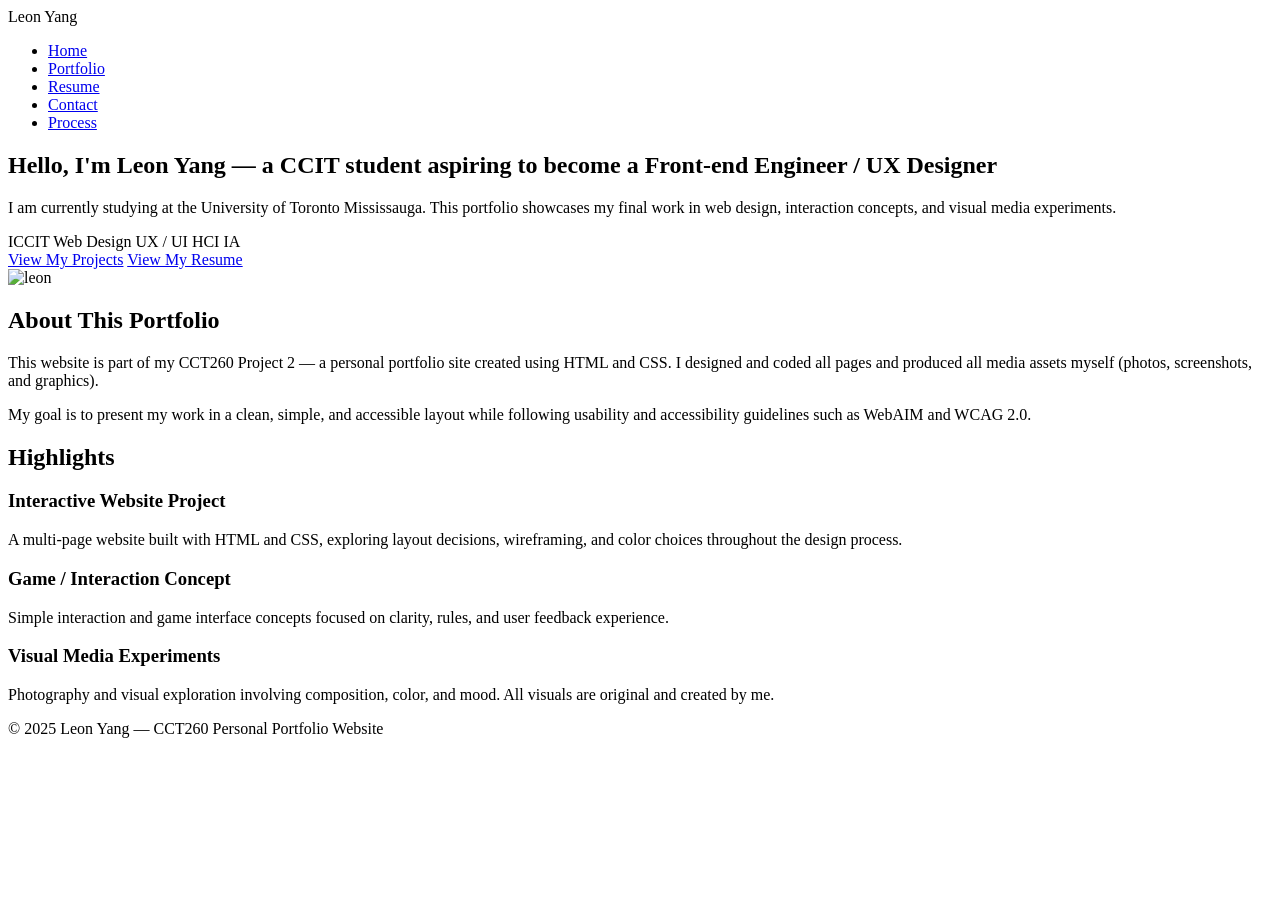
==== index.html @ e61c6d3d "Add files via upload" ====
<head>
    <title>Leon Yang – Personal Portfolio</title>
    <link rel="stylesheet" href="css/style.css">
</head>
<body>
<header>
    <div class="header-inner">
        <div class="logo">Leon Yang</div>
        <nav aria-label="Main Navigation">
            <ul>
                <li><a href="index.html" aria-current="page">Home</a></li>
                <li><a href="portfolio.html">Portfolio</a></li>
                <li><a href="resume.html">Resume</a></li>
                <li><a href="contact.html">Contact</a></li>
                <li><a href="process.html">Process</a></li>
            </ul>
        </nav>
    </div>
</header>


<main id="home">

    <section class="section-hero">
        <div class="hero-text">
            <h1>Hello, I'm Leon Yang — a CCIT student aspiring to become a Front-end Engineer / UX Designer</h1>
            <p>
                I am currently studying at the University of Toronto Mississauga. 
                This portfolio showcases my final work in web design, interaction concepts, 
                and visual media experiments.
            </p>

            <div class="hero-tags">
                <span class="tag">ICCIT</span>
                <span class="tag">Web Design</span>
                <span class="tag">UX / UI</span>
                <span class="tag">HCI</span>
		<span class="tag">IA</span>
            </div>

            <a href="portfolio.html" class="btn-primary">View My Projects</a>
            <a href="resume.html" class="btn-secondary">View My Resume</a>
        </div>

        <div class="hero-photo">
            <!-- leon.jpg -->
            <img src="images/leon.jpg" alt="leon">
        </div>
    </section>

    <section class="section">
        <h2>About This Portfolio</h2>
        <p>
            This website is part of my CCT260  Project 2 — a personal portfolio site created using 
            HTML and CSS. I designed and coded all pages and produced all media assets myself 
            (photos, screenshots, and graphics).
        </p>
        <p>
            My goal is to present my work in a clean, simple, and accessible layout while following 
            usability and accessibility guidelines such as WebAIM and WCAG 2.0.
        </p>
    </section>

    <section class="section">
        <h2>Highlights</h2>

        <div class="card-grid">

            <article class="card">
                <h3>Interactive Website Project</h3>
                <p>
                    A multi-page website built with HTML and CSS, exploring layout decisions, 
                    wireframing, and color choices throughout the design process.
                </p>
            </article>

            <article class="card">
                <h3>Game / Interaction Concept</h3>
                <p>
                    Simple interaction and game interface concepts focused on clarity, rules, 
                    and user feedback experience.
                </p>
            </article>

            <article class="card">
                <h3>Visual Media Experiments</h3>
                <p>
                    Photography and visual exploration involving composition, color, and mood. 
                    All visuals are original and created by me.
                </p>
            </article>

        </div>
    </section>

</main>

<footer>
    © 2025 Leon Yang — CCT260 Personal Portfolio Website
</footer>

</body>
</html>
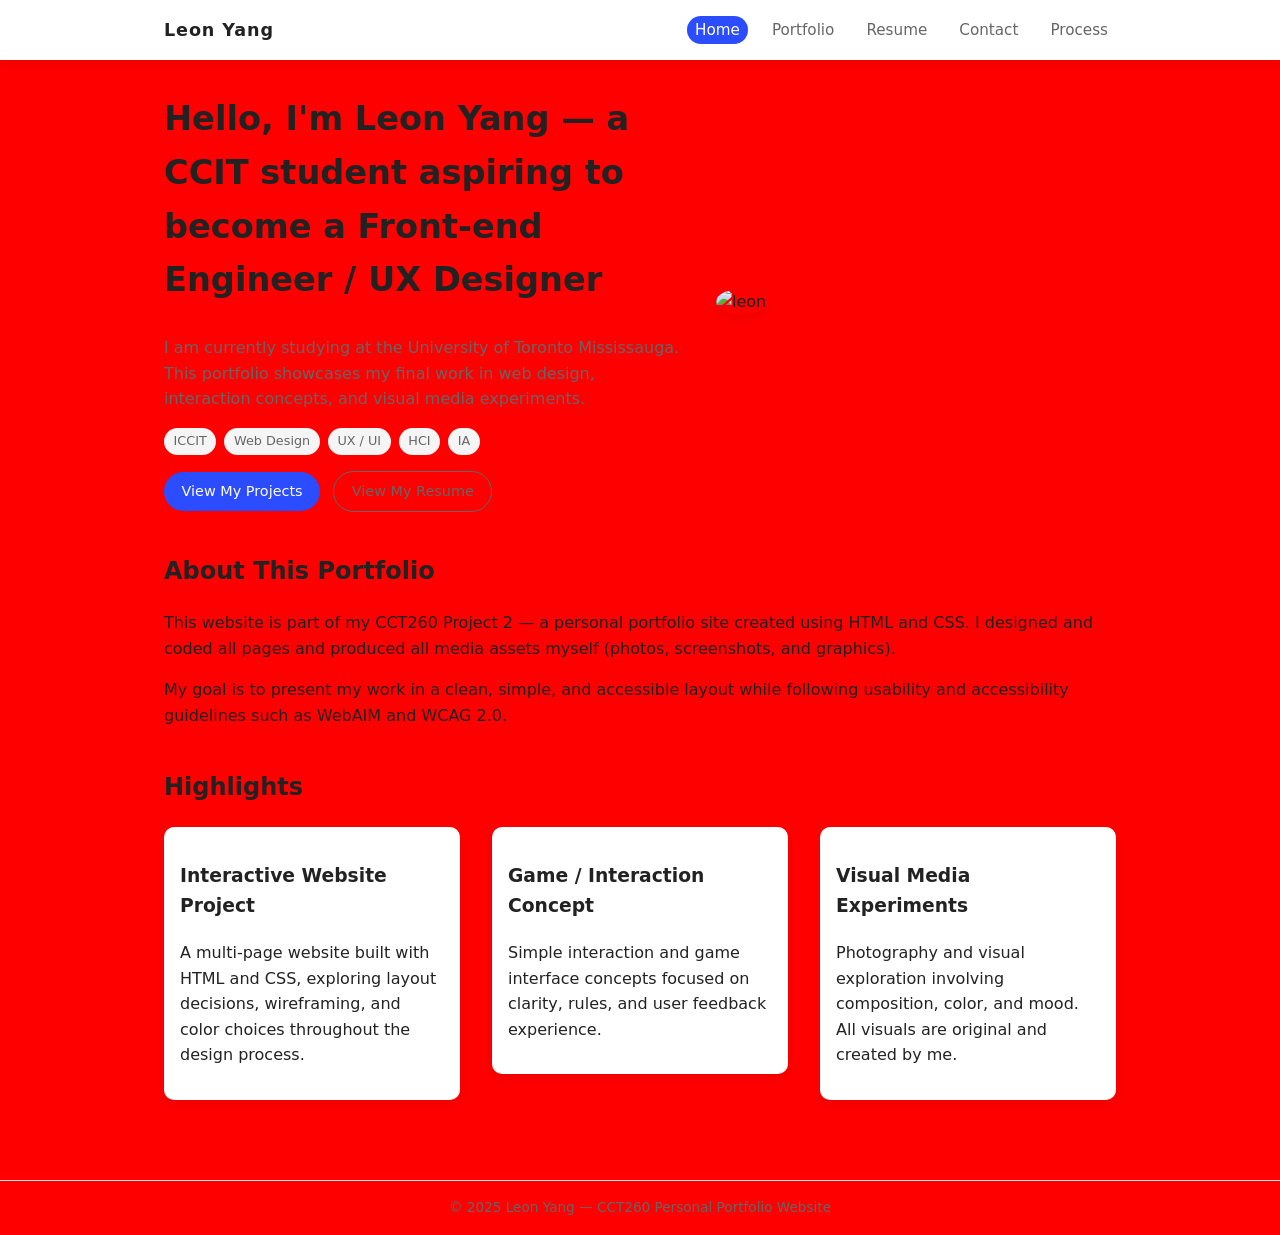
==== commit 52e0ab73: "Update index.html" ====
--- a/index.html
+++ b/index.html
@@ -1,3 +1,6 @@
+<!DOCTYPE html>
+<html lang="en">
+<meta charset="UTF-8">
 <head>
     <title>Leon Yang – Personal Portfolio</title>
     <link rel="stylesheet" href="css/style.css">
--- a/css/style.css
+++ b/css/style.css
@@ -0,0 +1,336 @@
+body {
+  background: red !important;
+}
+
+
+
+:root {
+    --primary-color: #2b4cff;
+    --secondary-color: #f5f5f5;
+    --accent-color: #ffb800;
+    --text-color: #222;
+    --muted-text: #666;
+    --max-width: 1000px;
+    --border-radius: 10px;
+    --shadow-soft: 0 4px 12px rgba(0,0,0,0.08);
+    --font-main: "Segoe UI", system-ui, -apple-system, BlinkMacSystemFont, sans-serif;
+}
+
+* {
+    box-sizing: border-box;
+}
+
+body {
+    margin: 0;
+    font-family: var(--font-main);
+    color: var(--text-color);
+    background-color: #fafafa;
+    line-height: 1.6;
+}
+
+/* ============================
+   Layout
+   ============================ */
+
+header {
+    background: white;
+    box-shadow: var(--shadow-soft);
+    position: sticky;
+    top: 0;
+    z-index: 10;
+}
+
+.header-inner {
+    max-width: var(--max-width);
+    margin: 0 auto;
+    padding: 1rem 1.5rem;
+    display: flex;
+    align-items: center;
+    justify-content: space-between;
+}
+
+.logo {
+    font-weight: 700;
+    letter-spacing: 0.05em;
+    font-size: 1.1rem;
+}
+
+nav ul {
+    list-style: none;
+    margin: 0;
+    padding: 0;
+    display: flex;
+    gap: 1rem;
+}
+
+nav a {
+    text-decoration: none;
+    color: var(--muted-text);
+    padding: 0.3rem 0.5rem;
+    border-radius: 999px;
+    font-size: 0.95rem;
+}
+
+nav a:hover,
+nav a[aria-current="page"] {
+    background-color: var(--primary-color);
+    color: white;
+}
+
+main {
+    max-width: var(--max-width);
+    margin: 2rem auto;
+    padding: 0 1.5rem 3rem;
+}
+
+/* ============================
+   Reusable Components
+   ============================ */
+
+.section-hero {
+    display: grid;
+    grid-template-columns: 1.3fr 1fr;
+    gap: 2rem;
+    align-items: center;
+}
+
+.hero-text h1 {
+    font-size: 2.1rem;
+    margin-top: 0;
+}
+
+.hero-text p {
+    color: var(--muted-text);
+}
+
+.hero-tags {
+    margin-top: 0.5rem;
+    display: flex;
+    gap: 0.5rem;
+    flex-wrap: wrap;
+}
+
+.tag {
+    background: var(--secondary-color);
+    padding: 0.2rem 0.6rem;
+    border-radius: 999px;
+    font-size: 0.8rem;
+    color: var(--muted-text);
+}
+
+.hero-photo img {
+    width: 100%;
+    border-radius: 50%;
+    box-shadow: var(--shadow-soft);
+    object-fit: cover;
+}
+
+.btn-primary,
+.btn-secondary {
+    display: inline-block;
+    text-decoration: none;
+    padding: 0.5rem 1.1rem;
+    border-radius: 999px;
+    font-size: 0.9rem;
+    margin-right: 0.5rem;
+    margin-top: 1rem;
+}
+
+.btn-primary {
+    background-color: var(--primary-color);
+    color: white;
+}
+
+.btn-primary:hover {
+    filter: brightness(1.1);
+}
+
+.btn-secondary {
+    background-color: transparent;
+    border: 1px solid var(--muted-text);
+    color: var(--muted-text);
+}
+
+.section {
+    margin-top: 2.5rem;
+}
+
+.section h2 {
+    margin-top: 0;
+}
+
+/* Cards / grids */
+
+.card-grid {
+    display: grid;
+    grid-template-columns: repeat(auto-fill, minmax(260px, 1fr));
+    gap: 1.5rem;
+}
+
+.card {
+    background: white;
+    padding: 1rem;
+    border-radius: var(--border-radius);
+    box-shadow: var(--shadow-soft);
+}
+
+.card img {
+    width: 100%;
+    border-radius: 8px;
+    margin-bottom: 0.75rem;
+}
+
+/* Resume */
+
+.resume-section {
+    background: white;
+    padding: 1.5rem;
+    border-radius: var(--border-radius);
+    box-shadow: var(--shadow-soft);
+}
+
+.resume-columns {
+    display: grid;
+    grid-template-columns: 1.1fr 1.3fr;
+    gap: 1.5rem;
+}
+
+/* Contact */
+
+.contact-layout {
+    display: grid;
+    grid-template-columns: 1.2fr 1.1fr;
+    gap: 1.5rem;
+}
+
+form {
+    background: white;
+    padding: 1.5rem;
+    border-radius: var(--border-radius);
+    box-shadow: var(--shadow-soft);
+}
+
+.form-group {
+    margin-bottom: 0.9rem;
+}
+
+label {
+    display: block;
+    font-size: 0.9rem;
+    margin-bottom: 0.25rem;
+}
+
+input[type="text"],
+input[type="email"],
+textarea {
+    width: 100%;
+    padding: 0.5rem;
+    border-radius: 6px;
+    border: 1px solid #ccc;
+    font-family: inherit;
+    font-size: 0.95rem;
+}
+
+textarea {
+    min-height: 120px;
+    resize: vertical;
+}
+
+.map-container {
+    background: white;
+    padding: 0.5rem;
+    border-radius: var(--border-radius);
+    box-shadow: var(--shadow-soft);
+}
+
+.map-container iframe {
+    width: 100%;
+    height: 100%;
+    min-height: 260px;
+    border: 0;
+}
+
+/* Process / Accessibility */
+
+.callout {
+    background: #fff6da;
+    border-left: 4px solid var(--accent-color);
+    padding: 0.75rem 1rem;
+    border-radius: var(--border-radius);
+    margin: 1rem 0;
+    font-size: 0.9rem;
+}
+
+.process-section {
+    background: white;
+    padding: 1.5rem;
+    border-radius: var(--border-radius);
+    box-shadow: var(--shadow-soft);
+    margin-bottom: 1.5rem;
+}
+
+.process-section h3 {
+    margin-top: 0;
+}
+
+ul {
+    padding-left: 1.1rem;
+}
+
+/* Footer */
+
+footer {
+    border-top: 1px solid #e1e1e1;
+    padding: 1rem 1.5rem;
+    text-align: center;
+    font-size: 0.85rem;
+    color: var(--muted-text);
+}
+
+/* Responsive tweak */
+
+@media (max-width: 768px) {
+    .section-hero,
+    .resume-columns,
+    .contact-layout {
+        grid-template-columns: 1fr;
+    }
+
+    .header-inner {
+        flex-direction: column;
+        gap: 0.5rem;
+        align-items: flex-start;
+    }
+}
+
+
+
+.process-wireframes img {
+    width: 380px;     
+    height: auto;
+    border-radius: 30px;
+}
+
+
+
+
+.portfolio-page .card {
+    width: 360px;        
+}
+
+.portfolio-page .card img {
+    width: 100%;         
+    height: auto;         
+    border-radius: 12px;  
+}
+
+
+
+
+
+.card-grid {
+    display: grid;
+    grid-template-columns: repeat(3, 1fr); 
+    gap: 2rem;  
+   align-items: start;
+}
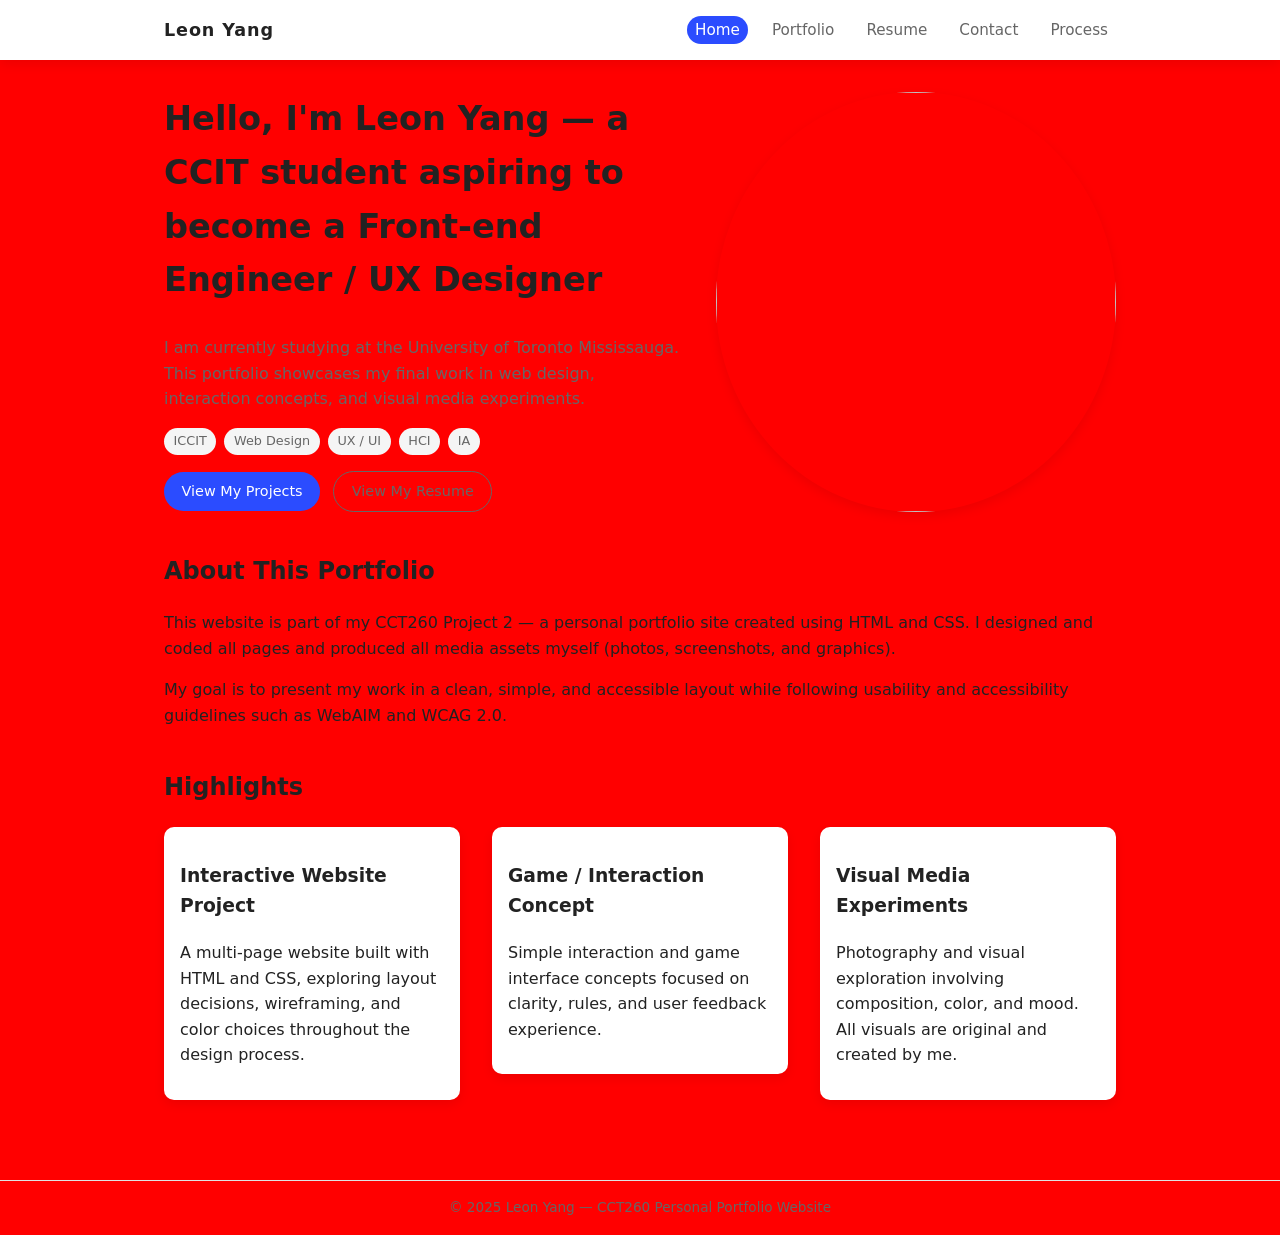
==== commit 89bfe1c2: "Update index.html" ====
--- a/index.html
+++ b/index.html
@@ -1,6 +1,3 @@
-<!DOCTYPE html>
-<html lang="en">
-<meta charset="UTF-8">
 <head>
     <title>Leon Yang – Personal Portfolio</title>
     <link rel="stylesheet" href="css/style.css">
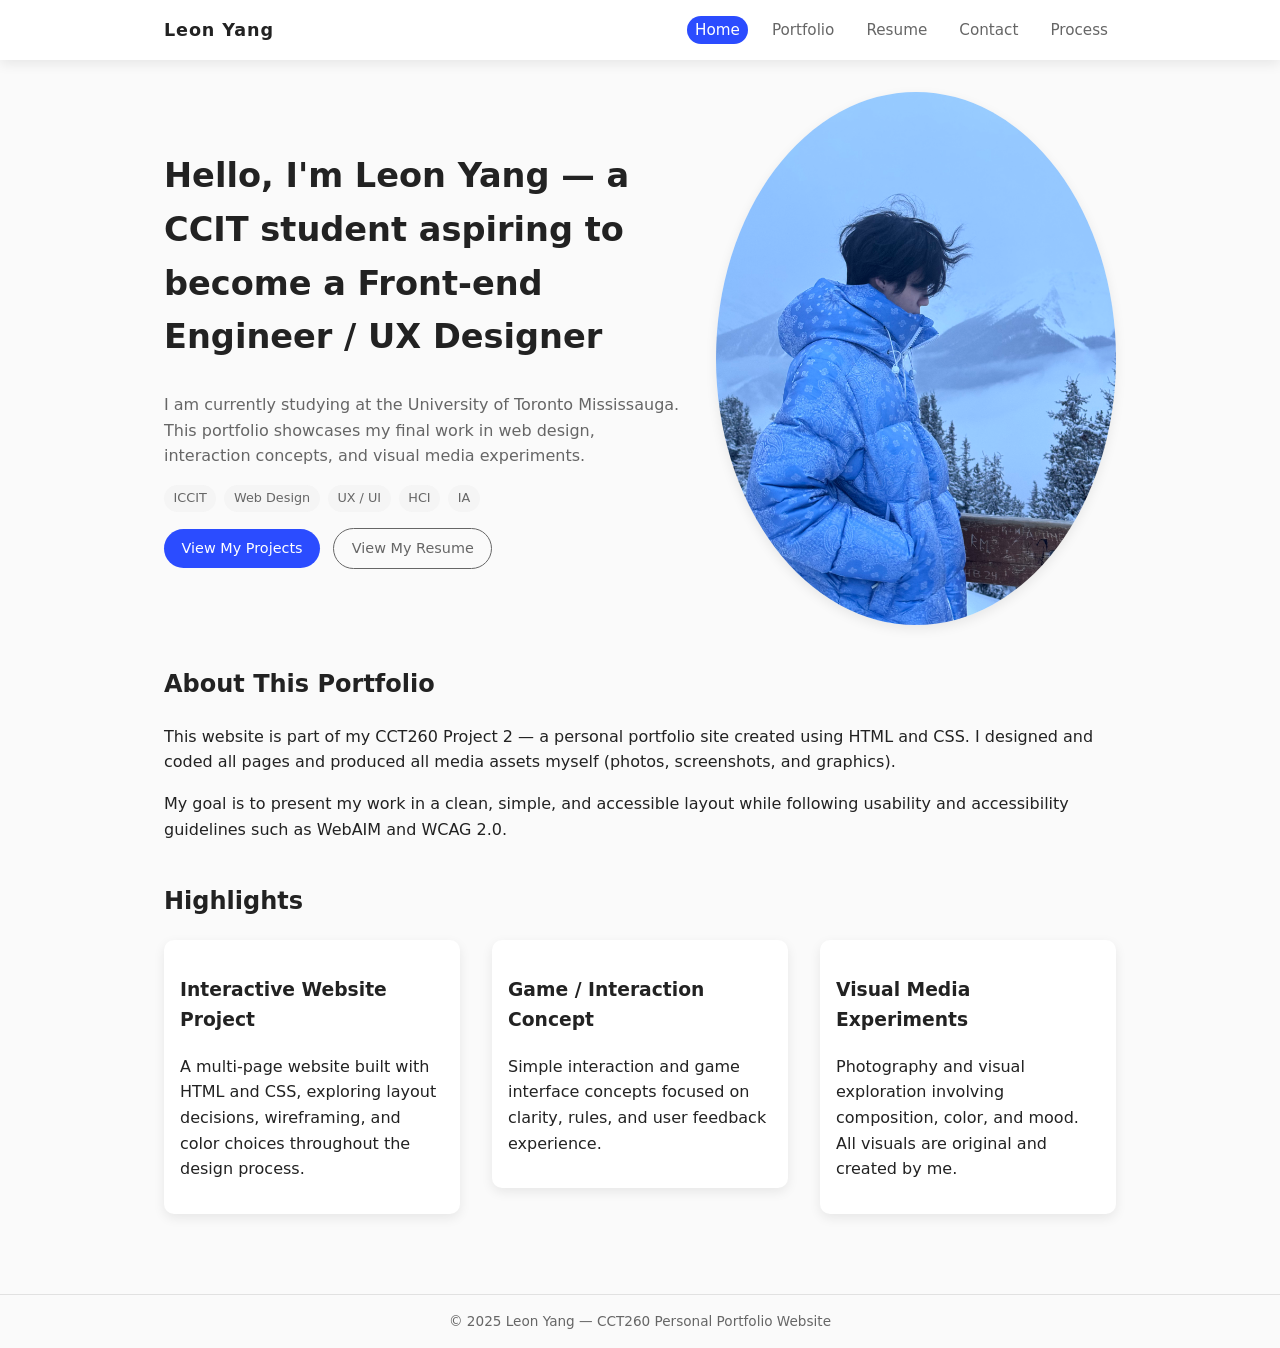
==== commit f760ba58: "Update index.html" ====
--- a/index.html
+++ b/index.html
@@ -44,7 +44,7 @@
 
         <div class="hero-photo">
             <!-- leon.jpg -->
-            <img src="images/leon.jpg" alt="leon">
+            <img src="IMG_9784.jpeg" alt="leon">
         </div>
     </section>
 
--- a/css/style.css
+++ b/css/style.css
@@ -1,8 +1,3 @@
-body {
-  background: red !important;
-}
-
-
 
 :root {
     --primary-color: #2b4cff;
